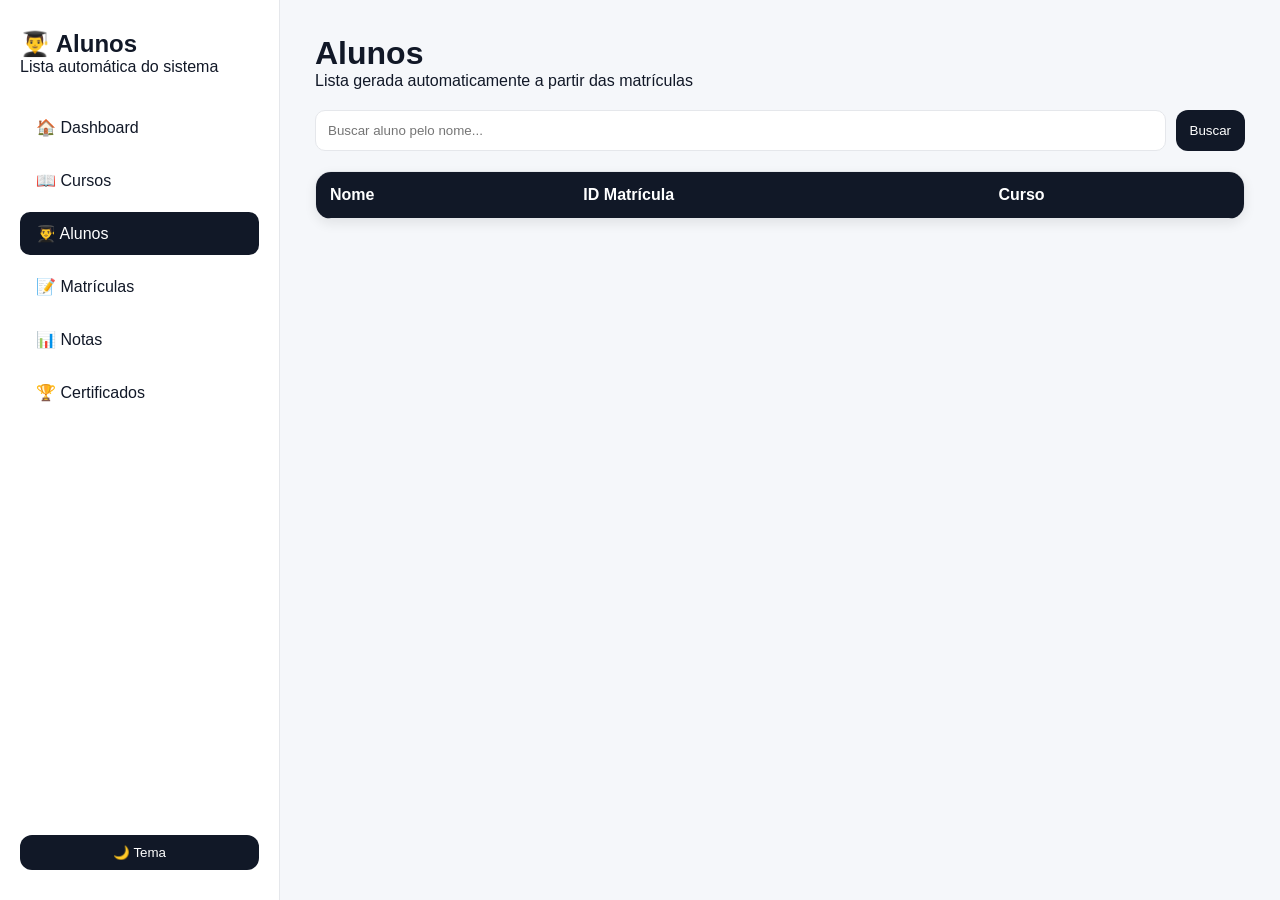
==== telas/alunos.html @ d388b5ee "add telas curso e alunos" ====
<!DOCTYPE html>
<html lang="pt-BR">

<head>
    <meta charset="UTF-8">
    <meta name="viewport" content="width=device-width, initial-scale=1.0">
    <title>Alunos</title>

    <link rel="stylesheet" href="../css/alunos.css">
    <link rel="stylesheet" href="../tema/tema.css">
</head>

<body>

<!-- =========================
SIDEBAR
========================= -->

<aside class="barra-lateral">

    <div>
        <div class="logo">
            <h2>👨‍🎓 Alunos</h2>
            <span>Lista automática do sistema</span>
        </div>

        <nav class="menu">
            <a href="../index.html">🏠 Dashboard</a>
            <a href="cursos.html">📖 Cursos</a>
            <a href="alunos.html" class="ativo">👨‍🎓 Alunos</a>
            <a href="matriculas.html">📝 Matrículas</a>
            <a href="notas.html">📊 Notas</a>
            <a href="certificados.html">🏆 Certificados</a>
        </nav>
    </div>

    <div class="rodape-menu">
        <button id="alternarTema">🌙 Tema</button>
    </div>

</aside>

<!-- =========================
CONTEÚDO
========================= -->

<main class="conteudo">

    <header class="cabecalho">
        <div>
            <h1>Alunos</h1>
            <p>Lista gerada automaticamente a partir das matrículas</p>
        </div>
    </header>

    <!-- =========================
    BUSCA
    ========================= -->

    <section class="filtro-cursos">

        <input 
            id="buscaAluno" 
            type="text"
            placeholder="Buscar aluno pelo nome..."
        >

        <button onclick="buscarAluno()">Buscar</button>

    </section>

    <!-- =========================
    TABELA
    ========================= -->

    <section class="tabela-container">

        <table>
            <thead>
                <tr>
                    <th>Nome</th>
                    <th>ID Matrícula</th>
                    <th>Curso</th>
                </tr>
            </thead>

            <tbody id="listaAlunos"></tbody>
        </table>

    </section>

</main>

<script src="../tema/tema.js"></script>
<script src="../js/aluno.js"></script>

</body>
</html>
---- css/alunos.css ----
/* =======================================================
   RESET BASE (SEM CONFLITO)
======================================================= */

* {
    margin: 0;
    padding: 0;
    box-sizing: border-box;
    transition: background-color .3s ease, color .3s ease, border-color .3s ease;
}

html {
    scroll-behavior: smooth;
}

/* =======================================================
   TEMA
======================================================= */

:root {
    --cor-fundo: #f5f7fa;
    --cor-sidebar: #ffffff;
    --cor-card: #ffffff;

    --cor-texto: #111827;
    --cor-texto-secundario: #6b7280;

    --cor-borda: #e5e7eb;

    --cor-destaque: #111827;

    --sombra: 0 4px 12px rgba(0,0,0,.08);
    --sombra-hover: 0 12px 30px rgba(0,0,0,.12);
}

body {
    font-family: 'Inter', sans-serif;
    background: var(--cor-fundo);
    color: var(--cor-texto);
    min-height: 100vh;
    display: flex;
}

/* TEMA ESCURO */
body.escuro {
    --cor-fundo: #0f1115;
    --cor-sidebar: #161b22;
    --cor-card: #1d232d;

    --cor-texto: #ffffff;
    --cor-texto-secundario: #9ca3af;

    --cor-borda: #2f3742;

    --cor-destaque: #ffffff;

    --sombra: 0 4px 12px rgba(0,0,0,.4);
    --sombra-hover: 0 12px 30px rgba(0,0,0,.5);
}

/* =======================================================
   LAYOUT
======================================================= */

.barra-lateral {
    width: 280px;
    min-height: 100vh;
    background: var(--cor-sidebar);
    border-right: 1px solid var(--cor-borda);
    padding: 30px 20px;
    position: fixed;
    left: 0;
    top: 0;
    display: flex;
    flex-direction: column;
    justify-content: space-between;
}

.conteudo {
    flex: 1;
    margin-left: 280px;
    padding: 35px;
}

/* =======================================================
   MENU
======================================================= */

.menu {
    display: flex;
    flex-direction: column;
    gap: 10px;
    margin-top: 30px;
}

.menu a {
    color: var(--cor-texto);
    text-decoration: none;
    padding: 12px 16px;
    border-radius: 10px;
}

.menu a:hover {
    background: rgba(0,0,0,.05);
}

.menu a.ativo {
    background: var(--cor-destaque);
    color: #fff;
}

/* =======================================================
   BOTÕES (REGRA ÚNICA — SEM CONFLITO)
======================================================= */

button {
    font-family: inherit;
    cursor: pointer;

    border-radius: 12px;
    padding: 10px 14px;

    border: 1px solid var(--cor-borda);
    background: var(--cor-card);
    color: var(--cor-texto);

    transition: .2s ease;
}

/* hover geral */
button:hover {
    transform: translateY(-2px);
    box-shadow: var(--sombra-hover);
}

/* botão primário */
.botao-primario {
    background: var(--cor-destaque);
    color: #fff;
    border: none;
}

/* =======================================================
   🔥 BUSCAR (CORRIGIDO DEFINITIVAMENTE)
======================================================= */

.filtro-cursos {
    display: flex;
    gap: 10px;
    margin: 20px 0;
}

.filtro-cursos input {
    flex: 1;
    padding: 12px;
    border-radius: 10px;
    border: 1px solid var(--cor-borda);
    background: var(--cor-card);
    color: var(--cor-texto);
}

/* IMPORTANTE: sem cor fixa */
.filtro-cursos button {
    background: var(--cor-destaque);
    color: #fff;
    border: none;
}

/* =======================================================
   TABELA
======================================================= */

.tabela-container {
    background: var(--cor-card);
    border: 1px solid var(--cor-borda);
    border-radius: 16px;
    overflow: hidden;
    box-shadow: var(--sombra);
}

table {
    width: 100%;
    border-collapse: collapse;
}

thead {
    background: var(--cor-destaque);
    color: #fff;
}

th, td {
    padding: 14px;
    text-align: left;
    border-bottom: 1px solid var(--cor-borda);
}

/* =======================================================
   SIDEBAR BOTÃO TEMA
======================================================= */

#alternarTema {
    width: 100%;
    background: var(--cor-destaque);
    color: #fff;
    border: none;
}

/* =======================================================
   RESPONSIVO
======================================================= */

@media (max-width: 768px) {
    .barra-lateral {
        position: relative;
        width: 100%;
    }

    .conteudo {
        margin-left: 0;
    }

    .filtro-cursos {
        flex-direction: column;
    }
}
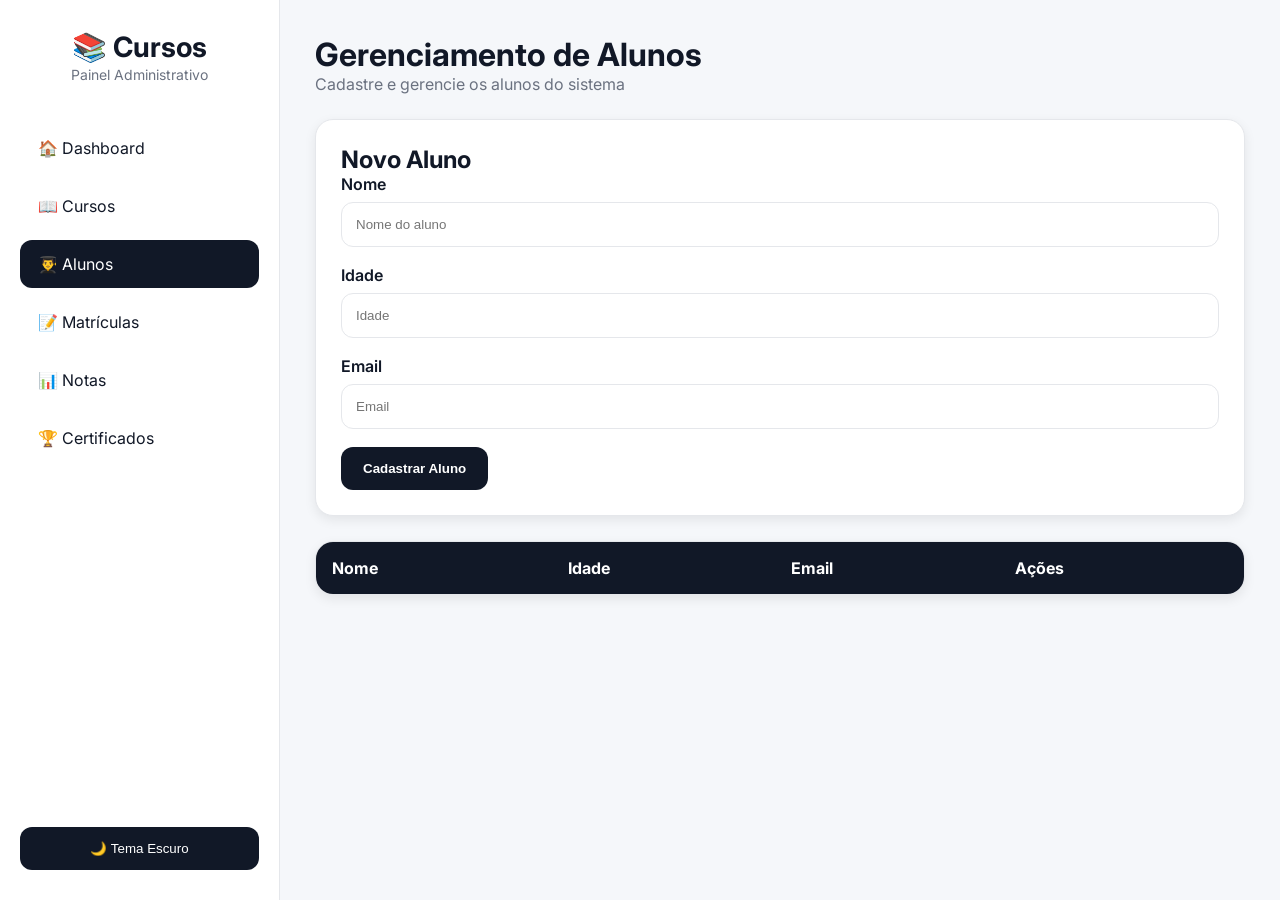
==== commit fa4fe5f0: "primeiro commit" ====
--- a/telas/alunos.html
+++ b/telas/alunos.html
@@ -1,98 +1,110 @@
+
 <!DOCTYPE html>
 <html lang="pt-BR">
 
 <head>
     <meta charset="UTF-8">
     <meta name="viewport" content="width=device-width, initial-scale=1.0">
-    <title>Alunos</title>
+
+    <title>Alunos - Sistema de Gestão</title>
 
     <link rel="stylesheet" href="../css/alunos.css">
     <link rel="stylesheet" href="../tema/tema.css">
+
+    <link href="https://fonts.googleapis.com/css2?family=Inter:wght@300;400;500;600;700&display=swap" rel="stylesheet">
 </head>
 
 <body>
 
-<!-- =========================
-SIDEBAR
-========================= -->
+    <!-- SIDEBAR -->
+    <aside class="barra-lateral">
 
-<aside class="barra-lateral">
+        <div>
 
-    <div>
-        <div class="logo">
-            <h2>👨‍🎓 Alunos</h2>
-            <span>Lista automática do sistema</span>
+            <div class="logo">
+                <h2>📚 Cursos</h2>
+                <span>Painel Administrativo</span>
+            </div>
+
+            <nav class="menu">
+
+                <a href="../index.html">🏠 Dashboard</a>
+                <a href="cursos.html">📖 Cursos</a>
+                <a href="alunos.html" class="ativo">👨‍🎓 Alunos</a>
+                <a href="matriculas.html">📝 Matrículas</a>
+                <a href="notas.html">📊 Notas</a>
+                <a href="certificados.html">🏆 Certificados</a>
+
+            </nav>
+
         </div>
 
-        <nav class="menu">
-            <a href="../index.html">🏠 Dashboard</a>
-            <a href="cursos.html">📖 Cursos</a>
-            <a href="alunos.html" class="ativo">👨‍🎓 Alunos</a>
-            <a href="matriculas.html">📝 Matrículas</a>
-            <a href="notas.html">📊 Notas</a>
-            <a href="certificados.html">🏆 Certificados</a>
-        </nav>
-    </div>
+        <div class="rodape-menu">
+            <button id="alternarTema">🌙 Alterar Tema</button>
+        </div>
 
-    <div class="rodape-menu">
-        <button id="alternarTema">🌙 Tema</button>
-    </div>
+    </aside>
 
-</aside>
+    <!-- CONTEÚDO -->
+    <main class="conteudo">
 
-<!-- =========================
-CONTEÚDO
-========================= -->
+        <header class="cabecalho">
+            <div>
+                <h1>Gerenciamento de Alunos</h1>
+                <p>Cadastre e gerencie os alunos do sistema</p>
+            </div>
+        </header>
 
-<main class="conteudo">
+        <!-- FORMULÁRIO -->
+        <section class="formulario">
 
-    <header class="cabecalho">
-        <div>
-            <h1>Alunos</h1>
-            <p>Lista gerada automaticamente a partir das matrículas</p>
-        </div>
-    </header>
+            <h2>Novo Aluno</h2>
 
-    <!-- =========================
-    BUSCA
-    ========================= -->
+            <div class="grupo-formulario">
+                <label>Nome</label>
+                <input type="text" id="nomeAluno" placeholder="Nome do aluno">
+            </div>
 
-    <section class="filtro-cursos">
+            <div class="grupo-formulario">
+                <label>Idade</label>
+                <input type="number" id="idadeAluno" placeholder="Idade">
+            </div>
 
-        <input 
-            id="buscaAluno" 
-            type="text"
-            placeholder="Buscar aluno pelo nome..."
-        >
+            <div class="grupo-formulario">
+                <label>Email</label>
+                <input type="email" id="emailAluno" placeholder="Email">
+            </div>
 
-        <button onclick="buscarAluno()">Buscar</button>
+            <button class="botao botao-primario" onclick="cadastrarAluno()">
+                Cadastrar Aluno
+            </button>
 
-    </section>
+        </section>
 
-    <!-- =========================
-    TABELA
-    ========================= -->
+        <!-- TABELA -->
+        <section class="tabela-container">
 
-    <section class="tabela-container">
+            <table>
 
-        <table>
-            <thead>
-                <tr>
-                    <th>Nome</th>
-                    <th>ID Matrícula</th>
-                    <th>Curso</th>
-                </tr>
-            </thead>
+                <thead>
+                    <tr>
+                        <th>Nome</th>
+                        <th>Idade</th>
+                        <th>Email</th>
+                        <th>Ações</th>
+                    </tr>
+                </thead>
 
-            <tbody id="listaAlunos"></tbody>
-        </table>
+                <tbody id="listaAlunos"></tbody>
 
-    </section>
+            </table>
 
-</main>
+        </section>
 
-<script src="../tema/tema.js"></script>
-<script src="../js/aluno.js"></script>
+    </main>
+
+    <script src="../tema/tema.js"></script>
+    <script src="../js/alunos.js"></script>
 
 </body>
 </html>
--- a/css/alunos.css
+++ b/css/alunos.css
@@ -1,38 +1,24 @@
 /* =======================================================
-   RESET BASE (SEM CONFLITO)
+   SISTEMA DE ALUNOS - CSS COMPLETO (INDEPENDENTE)
 ======================================================= */
 
+/* RESET */
 * {
     margin: 0;
     padding: 0;
     box-sizing: border-box;
-    transition: background-color .3s ease, color .3s ease, border-color .3s ease;
+
+    transition:
+        background-color 0.3s ease,
+        color 0.3s ease,
+        border-color 0.3s ease;
 }
 
 html {
     scroll-behavior: smooth;
 }
 
-/* =======================================================
-   TEMA
-======================================================= */
-
-:root {
-    --cor-fundo: #f5f7fa;
-    --cor-sidebar: #ffffff;
-    --cor-card: #ffffff;
-
-    --cor-texto: #111827;
-    --cor-texto-secundario: #6b7280;
-
-    --cor-borda: #e5e7eb;
-
-    --cor-destaque: #111827;
-
-    --sombra: 0 4px 12px rgba(0,0,0,.08);
-    --sombra-hover: 0 12px 30px rgba(0,0,0,.12);
-}
-
+/* BODY */
 body {
     font-family: 'Inter', sans-serif;
     background: var(--cor-fundo);
@@ -41,139 +27,167 @@
     display: flex;
 }
 
-/* TEMA ESCURO */
-body.escuro {
-    --cor-fundo: #0f1115;
-    --cor-sidebar: #161b22;
-    --cor-card: #1d232d;
-
-    --cor-texto: #ffffff;
-    --cor-texto-secundario: #9ca3af;
-
-    --cor-borda: #2f3742;
-
-    --cor-destaque: #ffffff;
-
-    --sombra: 0 4px 12px rgba(0,0,0,.4);
-    --sombra-hover: 0 12px 30px rgba(0,0,0,.5);
-}
-
-/* =======================================================
-   LAYOUT
-======================================================= */
-
+/* VARIÁVEIS */
+:root {
+    --cor-fundo: #f5f7fa;
+    --cor-sidebar: #ffffff;
+    --cor-card: #ffffff;
+
+    --cor-texto: #111827;
+    --cor-texto-secundario: #6b7280;
+
+    --cor-borda: #e5e7eb;
+
+    --cor-destaque: #000000;
+
+    --sombra: 0 4px 12px rgba(0, 0, 0, 0.08);
+    --sombra-hover: 0 12px 30px rgba(0, 0, 0, 0.12);
+
+    --transicao: 0.3s ease;
+}
+
+/* SIDEBAR */
 .barra-lateral {
     width: 280px;
     min-height: 100vh;
     background: var(--cor-sidebar);
     border-right: 1px solid var(--cor-borda);
     padding: 30px 20px;
+
     position: fixed;
     left: 0;
     top: 0;
+
     display: flex;
     flex-direction: column;
     justify-content: space-between;
 }
 
+.logo {
+    text-align: center;
+}
+
+.logo h2 {
+    font-size: 28px;
+    font-weight: 700;
+}
+
+.logo span {
+    color: var(--cor-texto-secundario);
+    font-size: 14px;
+}
+
+.menu {
+    margin-top: 40px;
+    display: flex;
+    flex-direction: column;
+    gap: 10px;
+}
+
+.menu a {
+    text-decoration: none;
+    color: var(--cor-texto);
+    padding: 14px 18px;
+    border-radius: 12px;
+
+    display: flex;
+    gap: 12px;
+}
+
+.menu a:hover {
+    background: #f3f4f6;
+    transform: translateX(5px);
+}
+
+.menu a.ativo {
+    background: #111827;
+    color: white;
+}
+
+.rodape-menu {
+    margin-top: 30px;
+}
+
+#alternarTema {
+    width: 100%;
+    border: none;
+    padding: 14px;
+    border-radius: 12px;
+    cursor: pointer;
+
+    background: #111827;
+    color: white;
+}
+
+/* CONTEÚDO */
 .conteudo {
     flex: 1;
     margin-left: 280px;
     padding: 35px;
 }
 
-/* =======================================================
-   MENU
-======================================================= */
-
-.menu {
+/* CABEÇALHO */
+.cabecalho {
+    margin-bottom: 25px;
+}
+
+.cabecalho h1 {
+    font-size: 32px;
+    font-weight: 700;
+}
+
+.cabecalho p {
+    color: var(--cor-texto-secundario);
+}
+
+/* FORMULÁRIO */
+.formulario {
+    background: var(--cor-card);
+    border: 1px solid var(--cor-borda);
+    border-radius: 18px;
+    padding: 25px;
+    box-shadow: var(--sombra);
+    margin-bottom: 25px;
+}
+
+.grupo-formulario {
     display: flex;
     flex-direction: column;
-    gap: 10px;
-    margin-top: 30px;
-}
-
-.menu a {
-    color: var(--cor-texto);
-    text-decoration: none;
-    padding: 12px 16px;
-    border-radius: 10px;
-}
-
-.menu a:hover {
-    background: rgba(0,0,0,.05);
-}
-
-.menu a.ativo {
-    background: var(--cor-destaque);
-    color: #fff;
-}
-
-/* =======================================================
-   BOTÕES (REGRA ÚNICA — SEM CONFLITO)
-======================================================= */
-
-button {
-    font-family: inherit;
-    cursor: pointer;
-
-    border-radius: 12px;
-    padding: 10px 14px;
-
+    margin-bottom: 18px;
+}
+
+.grupo-formulario label {
+    margin-bottom: 8px;
+    font-weight: 600;
+}
+
+.grupo-formulario input {
+    padding: 14px;
+    border-radius: 12px;
     border: 1px solid var(--cor-borda);
     background: var(--cor-card);
     color: var(--cor-texto);
-
-    transition: .2s ease;
-}
-
-/* hover geral */
-button:hover {
-    transform: translateY(-2px);
-    box-shadow: var(--sombra-hover);
-}
-
-/* botão primário */
+}
+
+/* BOTÃO */
+.botao {
+    border: none;
+    padding: 14px 22px;
+    border-radius: 12px;
+    cursor: pointer;
+    font-weight: 600;
+}
+
 .botao-primario {
-    background: var(--cor-destaque);
-    color: #fff;
-    border: none;
-}
-
-/* =======================================================
-   🔥 BUSCAR (CORRIGIDO DEFINITIVAMENTE)
-======================================================= */
-
-.filtro-cursos {
-    display: flex;
-    gap: 10px;
-    margin: 20px 0;
-}
-
-.filtro-cursos input {
-    flex: 1;
-    padding: 12px;
-    border-radius: 10px;
-    border: 1px solid var(--cor-borda);
-    background: var(--cor-card);
-    color: var(--cor-texto);
-}
-
-/* IMPORTANTE: sem cor fixa */
-.filtro-cursos button {
-    background: var(--cor-destaque);
-    color: #fff;
-    border: none;
-}
-
-/* =======================================================
-   TABELA
-======================================================= */
-
+    background: #111827;
+    color: white;
+}
+
+/* TABELA */
 .tabela-container {
     background: var(--cor-card);
     border: 1px solid var(--cor-borda);
-    border-radius: 16px;
+    border-radius: 18px;
     overflow: hidden;
     box-shadow: var(--sombra);
 }
@@ -184,42 +198,57 @@
 }
 
 thead {
-    background: var(--cor-destaque);
-    color: #fff;
+    background: #111827;
+    color: white;
 }
 
 th, td {
-    padding: 14px;
+    padding: 16px;
     text-align: left;
+}
+
+td {
     border-bottom: 1px solid var(--cor-borda);
 }
 
-/* =======================================================
-   SIDEBAR BOTÃO TEMA
-======================================================= */
-
-#alternarTema {
-    width: 100%;
-    background: var(--cor-destaque);
-    color: #fff;
-    border: none;
-}
-
-/* =======================================================
-   RESPONSIVO
-======================================================= */
-
+tbody tr:hover {
+    background: rgba(0,0,0,0.03);
+}
+
+/* BOTÕES AÇÃO */
+.acao-editar {
+    background: #2563eb;
+    color: white;
+    border: none;
+    padding: 8px 12px;
+    border-radius: 8px;
+    cursor: pointer;
+    margin-right: 6px;
+}
+
+.acao-excluir {
+    background: #dc2626;
+    color: white;
+    border: none;
+    padding: 8px 12px;
+    border-radius: 8px;
+    cursor: pointer;
+}
+
+/* RESPONSIVO */
 @media (max-width: 768px) {
+
     .barra-lateral {
+        width: 100%;
         position: relative;
-        width: 100%;
     }
 
     .conteudo {
         margin-left: 0;
     }
 
-    .filtro-cursos {
-        flex-direction: column;
+    table {
+        display: block;
+        overflow-x: auto;
     }
 }
--- a/tema/tema.css
+++ b/tema/tema.css
@@ -0,0 +1,76 @@
+/* =======================================================
+   MODO ESCURO
+======================================================= */
+
+body.escuro {
+
+    --cor-fundo: #0f1115;
+
+    --cor-sidebar: #161b22;
+
+    --cor-card: #1d232d;
+
+    --cor-texto: #ffffff;
+
+    --cor-texto-secundario: #9ca3af;
+
+    --cor-borda: #2f3742;
+
+    --cor-destaque: #ffffff;
+
+    --sombra: 0 4px 12px rgba(0, 0, 0, 0.4);
+
+    --sombra-hover: 0 12px 30px rgba(0, 0, 0, 0.5);
+}
+
+/* =======================================================
+   AJUSTES EXTRAS MODO ESCURO
+======================================================= */
+
+body.escuro .menu a:hover {
+    background: rgba(255, 255, 255, 0.08);
+}
+
+body.escuro .menu a.ativo {
+    background: white;
+    color: black;
+}
+
+/* Botão de troca de tema */
+
+body.escuro #alternarTema {
+    background: white;
+    color: black;
+}
+
+/* Caso alguma tela utilize botão primário */
+
+body.escuro .botao-primario {
+    background: white;
+    color: black;
+}
+
+/* Tabelas */
+
+body.escuro thead {
+    background: #111111;
+}
+
+body.escuro tbody tr:hover {
+    background: rgba(255, 255, 255, 0.05);
+}
+
+/* Scrollbar */
+
+body.escuro ::-webkit-scrollbar-track {
+    background: #1a1a1a;
+}
+
+body.escuro ::-webkit-scrollbar-thumb {
+    background: #6b7280;
+    border-radius: 20px;
+}
+
+body.escuro ::-webkit-scrollbar-thumb:hover {
+    background: #9ca3af;
+}
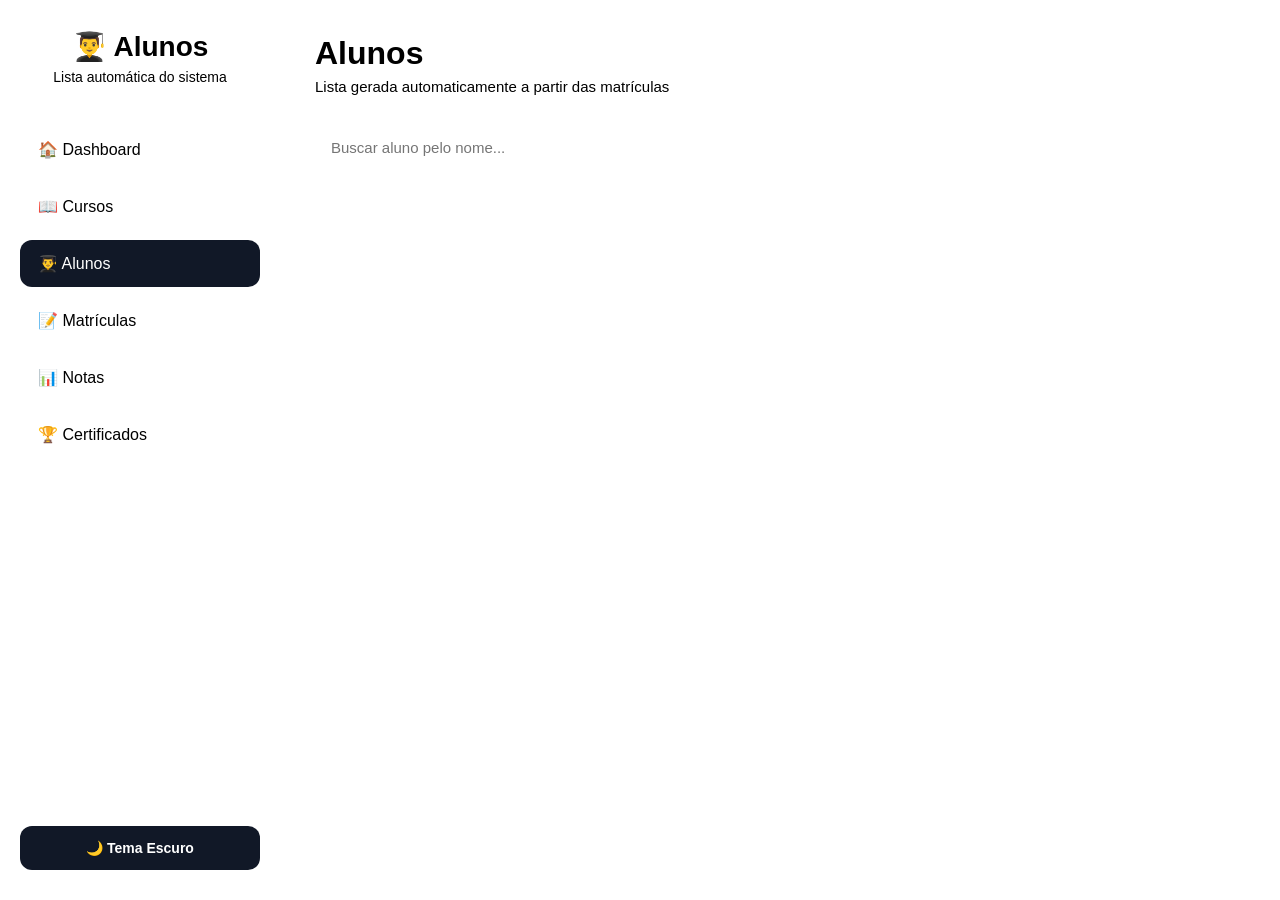
==== commit 4df6d1d2: "add telas finais" ====
--- a/telas/alunos.html
+++ b/telas/alunos.html
@@ -1,110 +1,112 @@
-
 <!DOCTYPE html>
 <html lang="pt-BR">
 
 <head>
     <meta charset="UTF-8">
     <meta name="viewport" content="width=device-width, initial-scale=1.0">
+    <title>Alunos</title>
 
-    <title>Alunos - Sistema de Gestão</title>
+    <link rel="stylesheet" href="../base/base.css">
+<link rel="stylesheet" href="../tema/tema.css">
+<link rel="stylesheet" href="../css/alunos.css">
 
-    <link rel="stylesheet" href="../css/alunos.css">
-    <link rel="stylesheet" href="../tema/tema.css">
-
-    <link href="https://fonts.googleapis.com/css2?family=Inter:wght@300;400;500;600;700&display=swap" rel="stylesheet">
 </head>
 
 <body>
 
-    <!-- SIDEBAR -->
-    <aside class="barra-lateral">
+<!-- =========================
+SIDEBAR
+========================= -->
 
-        <div>
+<aside class="barra-lateral">
 
-            <div class="logo">
-                <h2>📚 Cursos</h2>
-                <span>Painel Administrativo</span>
-            </div>
-
-            <nav class="menu">
-
-                <a href="../index.html">🏠 Dashboard</a>
-                <a href="cursos.html">📖 Cursos</a>
-                <a href="alunos.html" class="ativo">👨‍🎓 Alunos</a>
-                <a href="matriculas.html">📝 Matrículas</a>
-                <a href="notas.html">📊 Notas</a>
-                <a href="certificados.html">🏆 Certificados</a>
-
-            </nav>
-
+    <div>
+        <div class="logo">
+            <h2>👨‍🎓 Alunos</h2>
+            <span>Lista automática do sistema</span>
         </div>
 
-        <div class="rodape-menu">
-            <button id="alternarTema">🌙 Alterar Tema</button>
+        <nav class="menu">
+            <a href="../index.html">🏠 Dashboard</a>
+            <a href="cursos.html">📖 Cursos</a>
+            <a href="alunos.html" class="ativo">👨‍🎓 Alunos</a>
+            <a href="matriculas.html">📝 Matrículas</a>
+            <a href="notas.html">📊 Notas</a>
+            <a href="certificados.html">🏆 Certificados</a>
+        </nav>
+    </div>
+
+    <div class="rodape-menu">
+        <button id="alternarTema">🌙 Tema</button>
+    </div>
+
+</aside>
+
+<!-- =========================
+CONTEÚDO
+========================= -->
+
+<main class="conteudo">
+
+    <header class="cabecalho">
+        <div>
+            <h1>Alunos</h1>
+            <p>Lista gerada automaticamente a partir das matrículas</p>
         </div>
+    </header>
 
-    </aside>
+    <!-- =========================
+    BUSCA
+    ========================= -->
 
-    <!-- CONTEÚDO -->
-    <main class="conteudo">
+    <section class="filtro-cursos">
 
-        <header class="cabecalho">
-            <div>
-                <h1>Gerenciamento de Alunos</h1>
-                <p>Cadastre e gerencie os alunos do sistema</p>
-            </div>
-        </header>
+    <input
+        id="buscaAluno"
+        type="text"
+        placeholder="Buscar aluno pelo nome..."
+        onkeyup="buscarAluno()"
+    >
 
-        <!-- FORMULÁRIO -->
-        <section class="formulario">
+    <button
+        class="botao-primario"
+        onclick="buscarAluno()">
 
-            <h2>Novo Aluno</h2>
+        Buscar
 
-            <div class="grupo-formulario">
-                <label>Nome</label>
-                <input type="text" id="nomeAluno" placeholder="Nome do aluno">
-            </div>
+    </button>
 
-            <div class="grupo-formulario">
-                <label>Idade</label>
-                <input type="number" id="idadeAluno" placeholder="Idade">
-            </div>
+</section>
 
-            <div class="grupo-formulario">
-                <label>Email</label>
-                <input type="email" id="emailAluno" placeholder="Email">
-            </div>
+    <!-- =========================
+    TABELA
+    ========================= -->
 
-            <button class="botao botao-primario" onclick="cadastrarAluno()">
-                Cadastrar Aluno
-            </button>
+    <section class="tabela-container">
 
-        </section>
+        <table>
+            <thead>
+    <tr>
+        <th>Nome</th>
+        <th>ID Matrícula</th>
+        <th>Curso</th>
+        <th>Status</th>
+        <th>Ações</th>
+    </tr>
+</thead>
 
-        <!-- TABELA -->
-        <section class="tabela-container">
+            <tbody id="listaAlunos"></tbody>
+        </table>
 
-            <table>
+    </section>
 
-                <thead>
-                    <tr>
-                        <th>Nome</th>
-                        <th>Idade</th>
-                        <th>Email</th>
-                        <th>Ações</th>
-                    </tr>
-                </thead>
+</main>
 
-                <tbody id="listaAlunos"></tbody>
 
-            </table>
-
-        </section>
-
-    </main>
-
-    <script src="../tema/tema.js"></script>
-    <script src="../js/alunos.js"></script>
+    
+    <script src="../base/storage.js"></script>
+<script src="../tema/tema.js"></script>
+<script src="../js/alunos.js"></script>
 
 </body>
 </html>
--- a/base/base.css
+++ b/base/base.css
@@ -0,0 +1,235 @@
+/* =======================================================
+   RESET
+======================================================= */
+
+* {
+    margin: 0;
+    padding: 0;
+    box-sizing: border-box;
+
+    transition:
+        background-color 0.3s ease,
+        color 0.3s ease,
+        border-color 0.3s ease;
+}
+
+html {
+    scroll-behavior: smooth;
+}
+
+body {
+    font-family: 'Inter', sans-serif;
+    background: var(--cor-fundo);
+    color: var(--cor-texto);
+    min-height: 100vh;
+    display: flex;
+    transition: background 0.3s ease, color 0.3s ease;
+}
+
+/* =======================================================
+   BARRA LATERAL
+======================================================= */
+
+.barra-lateral {
+    width: 280px;
+    min-height: 100vh;
+    background: var(--cor-sidebar);
+    border-right: 1px solid var(--cor-borda);
+    padding: 30px 20px;
+    display: flex;
+    flex-direction: column;
+    justify-content: space-between;
+    position: fixed;
+    left: 0;
+    top: 0;
+    transition: var(--transicao);
+}
+
+/* =======================================================
+   LOGO
+======================================================= */
+
+.logo {
+    text-align: center;
+}
+
+.logo h2 {
+    font-size: 28px;
+    font-weight: 700;
+    margin-bottom: 5px;
+}
+
+.logo span {
+    color: var(--cor-texto-secundario);
+    font-size: 14px;
+}
+
+/* =======================================================
+   MENU
+======================================================= */
+
+.menu {
+    margin-top: 40px;
+    display: flex;
+    flex-direction: column;
+    gap: 10px;
+}
+
+.menu a {
+    text-decoration: none;
+    color: var(--cor-texto);
+    padding: 14px 18px;
+    border-radius: 12px;
+    font-weight: 500;
+    display: flex;
+    align-items: center;
+    gap: 12px;
+    transition: var(--transicao);
+}
+
+.menu a:hover {
+    background: #f3f4f6;
+    transform: translateX(5px);
+}
+
+.menu a.ativo {
+    background: #111827;
+    color: white;
+}
+
+/* =======================================================
+   RODAPÉ MENU
+======================================================= */
+
+.rodape-menu {
+    margin-top: 30px;
+}
+
+/* =======================================================
+   BOTÃO TEMA
+======================================================= */
+
+#alternarTema {
+    width: 100%;
+    border: none;
+    padding: 14px;
+    border-radius: 12px;
+    cursor: pointer;
+    font-weight: 600;
+    font-size: 14px;
+    background: #111827;
+    color: white;
+    transition: var(--transicao);
+}
+
+#alternarTema:hover {
+    transform: translateY(-2px);
+    opacity: 0.95;
+}
+
+/* =======================================================
+   CONTEÚDO
+======================================================= */
+
+.conteudo {
+    flex: 1;
+    margin-left: 280px;
+    padding: 35px;
+}
+
+/* =======================================================
+   CABEÇALHO
+======================================================= */
+
+.cabecalho {
+    display: flex;
+    justify-content: space-between;
+    align-items: center;
+    margin-bottom: 40px;
+}
+
+.cabecalho h1 {
+    font-size: 32px;
+    font-weight: 700;
+    margin-bottom: 6px;
+}
+
+.cabecalho p {
+    color: var(--cor-texto-secundario);
+    font-size: 15px;
+}
+
+/* =======================================================
+   USUÁRIO
+======================================================= */
+
+.usuario {
+    background: var(--cor-card);
+    border: 1px solid var(--cor-borda);
+    padding: 12px 20px;
+    border-radius: 12px;
+    box-shadow: var(--sombra);
+    font-weight: 500;
+}
+
+/* =======================================================
+   PADRÕES
+======================================================= */
+
+h2 {
+    font-size: 24px;
+    margin-bottom: 20px;
+}
+
+a {
+    color: inherit;
+}
+
+/* =======================================================
+   SCROLLBAR
+======================================================= */
+
+::-webkit-scrollbar {
+    width: 10px;
+}
+
+::-webkit-scrollbar-track {
+    background: #e5e7eb;
+}
+
+::-webkit-scrollbar-thumb {
+    background: #111827;
+    border-radius: 20px;
+}
+
+::-webkit-scrollbar-thumb:hover {
+    background: #000000;
+}
+
+/* =======================================================
+   RESPONSIVIDADE GLOBAL
+======================================================= */
+
+@media (max-width: 900px) {
+
+    .cabecalho {
+        flex-direction: column;
+        align-items: flex-start;
+        gap: 20px;
+    }
+
+}
+
+@media (max-width: 768px) {
+
+    .barra-lateral {
+        width: 100%;
+        position: relative;
+        min-height: auto;
+    }
+
+    .conteudo {
+        margin-left: 0;
+    }
+
+}
--- a/css/alunos.css
+++ b/css/alunos.css
@@ -1,194 +1,84 @@
 /* =======================================================
-   SISTEMA DE ALUNOS - CSS COMPLETO (INDEPENDENTE)
+   ALUNOS
 ======================================================= */
 
-/* RESET */
-* {
-    margin: 0;
-    padding: 0;
-    box-sizing: border-box;
-
-    transition:
-        background-color 0.3s ease,
-        color 0.3s ease,
-        border-color 0.3s ease;
+.cabecalho {
+    margin-bottom: 30px;
 }
 
-html {
-    scroll-behavior: smooth;
-}
+/* =======================================================
+   BUSCA
+======================================================= */
 
-/* BODY */
-body {
-    font-family: 'Inter', sans-serif;
-    background: var(--cor-fundo);
-    color: var(--cor-texto);
-    min-height: 100vh;
-    display: flex;
-}
-
-/* VARIÁVEIS */
-:root {
-    --cor-fundo: #f5f7fa;
-    --cor-sidebar: #ffffff;
-    --cor-card: #ffffff;
-
-    --cor-texto: #111827;
-    --cor-texto-secundario: #6b7280;
-
-    --cor-borda: #e5e7eb;
-
-    --cor-destaque: #000000;
-
-    --sombra: 0 4px 12px rgba(0, 0, 0, 0.08);
-    --sombra-hover: 0 12px 30px rgba(0, 0, 0, 0.12);
-
-    --transicao: 0.3s ease;
-}
-
-/* SIDEBAR */
-.barra-lateral {
-    width: 280px;
-    min-height: 100vh;
-    background: var(--cor-sidebar);
-    border-right: 1px solid var(--cor-borda);
-    padding: 30px 20px;
-
-    position: fixed;
-    left: 0;
-    top: 0;
-
-    display: flex;
-    flex-direction: column;
-    justify-content: space-between;
-}
-
-.logo {
-    text-align: center;
-}
-
-.logo h2 {
-    font-size: 28px;
-    font-weight: 700;
-}
-
-.logo span {
-    color: var(--cor-texto-secundario);
-    font-size: 14px;
-}
-
-.menu {
-    margin-top: 40px;
-    display: flex;
-    flex-direction: column;
-    gap: 10px;
-}
-
-.menu a {
-    text-decoration: none;
-    color: var(--cor-texto);
-    padding: 14px 18px;
-    border-radius: 12px;
-
+.filtro-cursos {
     display: flex;
     gap: 12px;
-}
-
-.menu a:hover {
-    background: #f3f4f6;
-    transform: translateX(5px);
-}
-
-.menu a.ativo {
-    background: #111827;
-    color: white;
-}
-
-.rodape-menu {
-    margin-top: 30px;
-}
-
-#alternarTema {
-    width: 100%;
-    border: none;
-    padding: 14px;
-    border-radius: 12px;
-    cursor: pointer;
-
-    background: #111827;
-    color: white;
-}
-
-/* CONTEÚDO */
-.conteudo {
-    flex: 1;
-    margin-left: 280px;
-    padding: 35px;
-}
-
-/* CABEÇALHO */
-.cabecalho {
     margin-bottom: 25px;
 }
 
-.cabecalho h1 {
-    font-size: 32px;
-    font-weight: 700;
+.filtro-cursos input {
+    flex: 1;
+
+    padding: 14px 16px;
+
+    border: 1px solid var(--cor-borda);
+    border-radius: 12px;
+
+    background: var(--cor-card);
+    color: var(--cor-texto);
+
+    font-size: 15px;
+
+    box-shadow: var(--sombra);
 }
 
-.cabecalho p {
-    color: var(--cor-texto-secundario);
+.filtro-cursos input:focus {
+    outline: none;
+
+    border-color: var(--cor-destaque);
+
+    box-shadow:
+        0 0 0 3px rgba(0,0,0,.08),
+        var(--sombra);
 }
 
-/* FORMULÁRIO */
-.formulario {
-    background: var(--cor-card);
-    border: 1px solid var(--cor-borda);
-    border-radius: 18px;
-    padding: 25px;
-    box-shadow: var(--sombra);
-    margin-bottom: 25px;
+.filtro-cursos button {
+    min-width: 130px;
+
+    border: none;
+
+    border-radius: 12px;
+
+    padding: 14px 20px;
+
+    background: var(--cor-destaque);
+
+    color: white;
+
+    font-weight: 600;
+
+    cursor: pointer;
 }
 
-.grupo-formulario {
-    display: flex;
-    flex-direction: column;
-    margin-bottom: 18px;
+.filtro-cursos button:hover {
+    transform: translateY(-2px);
+
+    box-shadow: var(--sombra-hover);
 }
 
-.grupo-formulario label {
-    margin-bottom: 8px;
-    font-weight: 600;
-}
+/* =======================================================
+   TABELA
+======================================================= */
 
-.grupo-formulario input {
-    padding: 14px;
-    border-radius: 12px;
-    border: 1px solid var(--cor-borda);
-    background: var(--cor-card);
-    color: var(--cor-texto);
-}
-
-/* BOTÃO */
-.botao {
-    border: none;
-    padding: 14px 22px;
-    border-radius: 12px;
-    cursor: pointer;
-    font-weight: 600;
-}
-
-.botao-primario {
-    background: #111827;
-    color: white;
-}
-
-/* TABELA */
 .tabela-container {
     background: var(--cor-card);
+
     border: 1px solid var(--cor-borda);
+
     border-radius: 18px;
+
     overflow: hidden;
+
     box-shadow: var(--sombra);
 }
 
@@ -198,57 +88,109 @@
 }
 
 thead {
-    background: #111827;
+    background: var(--cor-destaque);
     color: white;
 }
 
-th, td {
+th {
     padding: 16px;
     text-align: left;
+    font-weight: 600;
 }
 
 td {
+    padding: 16px;
     border-bottom: 1px solid var(--cor-borda);
 }
 
 tbody tr:hover {
-    background: rgba(0,0,0,0.03);
+    background: rgba(0,0,0,.03);
 }
 
-/* BOTÕES AÇÃO */
-.acao-editar {
-    background: #2563eb;
+/* =======================================================
+   BOTÃO EXCLUIR
+======================================================= */
+
+.botao-excluir {
+    background: #dc2626;
     color: white;
+
     border: none;
-    padding: 8px 12px;
-    border-radius: 8px;
+
+    padding: 10px 14px;
+
+    border-radius: 10px;
+
     cursor: pointer;
-    margin-right: 6px;
+
+    font-weight: 600;
 }
 
-.acao-excluir {
+.botao-excluir:hover {
+    transform: translateY(-2px);
+}
+
+/* =======================================================
+   SEM REGISTROS
+======================================================= */
+
+.sem-registros {
+    text-align: center;
+
+    padding: 30px;
+
+    color: var(--cor-texto-secundario);
+}
+
+/* =======================================================
+   BOTÃO EXCLUIR
+======================================================= */
+
+.botao-excluir {
+    border: none;
+
     background: #dc2626;
     color: white;
-    border: none;
-    padding: 8px 12px;
-    border-radius: 8px;
+
+    padding: 10px 14px;
+
+    border-radius: 10px;
+
     cursor: pointer;
+
+    font-weight: 600;
+
+    transition: .2s ease;
 }
 
-/* RESPONSIVO */
+.botao-excluir:hover {
+    background: #b91c1c;
+
+    transform: translateY(-2px);
+
+    box-shadow: var(--sombra-hover);
+}
+
+/* =======================================================
+   RESPONSIVO
+======================================================= */
+
 @media (max-width: 768px) {
 
-    .barra-lateral {
-        width: 100%;
-        position: relative;
+    .filtro-cursos {
+        flex-direction: column;
     }
 
-    .conteudo {
-        margin-left: 0;
+    .filtro-cursos button {
+        width: 100%;
+    }
+
+    .tabela-container {
+        overflow-x: auto;
     }
 
     table {
-        display: block;
-        overflow-x: auto;
+        min-width: 600px;
     }
+
 }
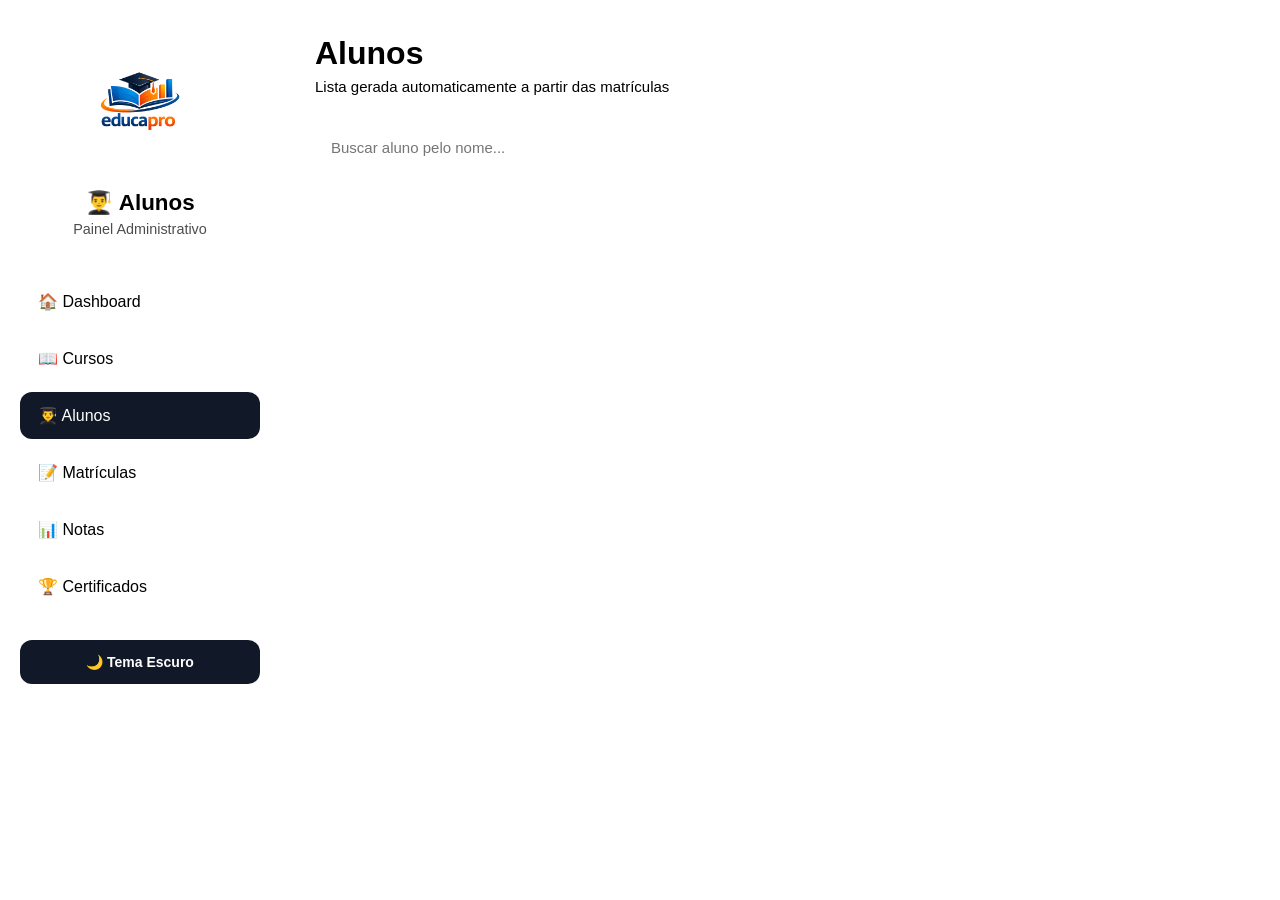
==== commit 007d9614: "adicionando tela inicial" ====
--- a/telas/alunos.html
+++ b/telas/alunos.html
@@ -22,12 +22,16 @@
 
     <div>
         <div class="logo">
-            <h2>👨‍🎓 Alunos</h2>
-            <span>Lista automática do sistema</span>
-        </div>
+    <img src="../img/logo.png" alt="EducaPro" class="logo-img">
+    
+    <div class="logo-info">
+    <h2>👨‍🎓 Alunos</h2>
+    <span>Painel Administrativo</span>
+    <div>
+</div>
 
         <nav class="menu">
-            <a href="../index.html">🏠 Dashboard</a>
+            <a href="dashboard.html">🏠 Dashboard</a>
             <a href="cursos.html">📖 Cursos</a>
             <a href="alunos.html" class="ativo">👨‍🎓 Alunos</a>
             <a href="matriculas.html">📝 Matrículas</a>
--- a/base/base.css
+++ b/base/base.css
@@ -51,19 +51,26 @@
 
 .logo {
     text-align: center;
+    padding-top: 5px; /* diminui o espaço acima */
+    margin-top: 0;
+}
+
+.logo-img {
+    width: 140px; /* aumente para 160px, 180px ou mais se quiser */
+    height: auto;
+    margin-bottom: 10px;
 }
 
 .logo h2 {
-    font-size: 28px;
+    font-size: 1.4rem;
     font-weight: 700;
-    margin-bottom: 5px;
+    margin-bottom: 4px;
 }
 
 .logo span {
-    color: var(--cor-texto-secundario);
-    font-size: 14px;
-}
-
+    font-size: 0.9rem;
+    opacity: 0.7;
+}
 /* =======================================================
    MENU
 ======================================================= */
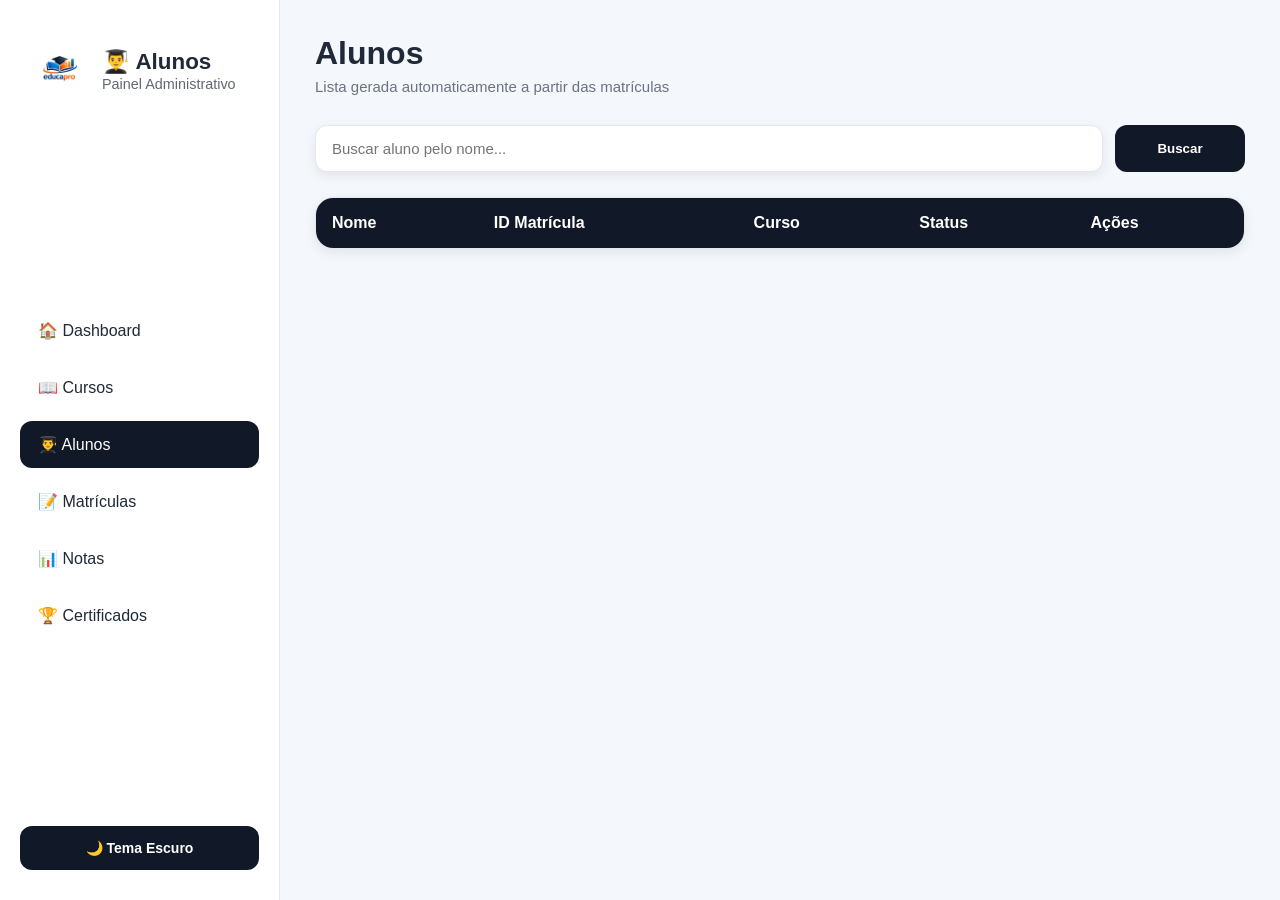
==== commit 87f7f9b2: "arrumando tema" ====
--- a/telas/alunos.html
+++ b/telas/alunos.html
@@ -20,14 +20,17 @@
 
 <aside class="barra-lateral">
 
-    <div>
-        <div class="logo">
-    <img src="../img/logo.png" alt="EducaPro" class="logo-img">
-    
-    <div class="logo-info">
-    <h2>👨‍🎓 Alunos</h2>
-    <span>Painel Administrativo</span>
-    <div>
+    <div class="logo">
+
+    <img src="../img/logo.png"
+         alt="EducaPro"
+         class="logo-img">
+
+    <div class="logo-texto">
+        <h2>👨‍🎓 Alunos</h2>
+        <span>Painel Administrativo</span>
+    </div>
+
 </div>
 
         <nav class="menu">
--- a/base/base.css
+++ b/base/base.css
@@ -50,24 +50,27 @@
 ======================================================= */
 
 .logo {
-    text-align: center;
-    padding-top: 5px; /* diminui o espaço acima */
+    display: flex;
+    align-items: center;
+    gap: 12px;
+
+    padding: 10px;
     margin-top: 0;
 }
 
 .logo-img {
-    width: 140px; /* aumente para 160px, 180px ou mais se quiser */
+    width: 60px;
     height: auto;
-    margin-bottom: 10px;
-}
-
-.logo h2 {
+    margin-bottom: 0;
+}
+
+.logo-texto h2 {
     font-size: 1.4rem;
     font-weight: 700;
-    margin-bottom: 4px;
-}
-
-.logo span {
+    margin: 0;
+}
+
+.logo-texto span {
     font-size: 0.9rem;
     opacity: 0.7;
 }
--- a/tema/tema.css
+++ b/tema/tema.css
@@ -1,3 +1,36 @@
+:root {
+
+    --cor-fundo: #f4f7fb;
+
+    --cor-sidebar: #ffffff;
+
+    --cor-card: #ffffff;
+
+    --cor-texto: #1f2937;
+
+    --cor-texto-secundario: #6b7280;
+
+    --cor-borda: #e5e7eb;
+
+    --cor-destaque: #111827;
+
+    --cor-menu-hover: #f3f4f6;
+
+    --cor-menu-ativo: #111827;
+
+    --cor-menu-ativo-texto: #ffffff;
+
+    --cor-botao: #111827;
+
+    --cor-botao-texto: #ffffff;
+
+    --sombra: 0 4px 12px rgba(0,0,0,0.08);
+
+    --sombra-hover: 0 12px 30px rgba(0,0,0,0.12);
+
+    --transicao: all 0.3s ease;
+}
+
 /* =======================================================
    MODO ESCURO
 ======================================================= */
@@ -18,11 +51,20 @@
 
     --cor-destaque: #ffffff;
 
-    --sombra: 0 4px 12px rgba(0, 0, 0, 0.4);
+    --cor-menu-hover: rgba(255,255,255,0.08);
 
-    --sombra-hover: 0 12px 30px rgba(0, 0, 0, 0.5);
+    --cor-menu-ativo: #ffffff;
+
+    --cor-menu-ativo-texto: #000000;
+
+    --cor-botao: #ffffff;
+
+    --cor-botao-texto: #000000;
+
+    --sombra: 0 4px 12px rgba(0,0,0,0.4);
+
+    --sombra-hover: 0 12px 30px rgba(0,0,0,0.5);
 }
-
 /* =======================================================
    AJUSTES EXTRAS MODO ESCURO
 ======================================================= */
